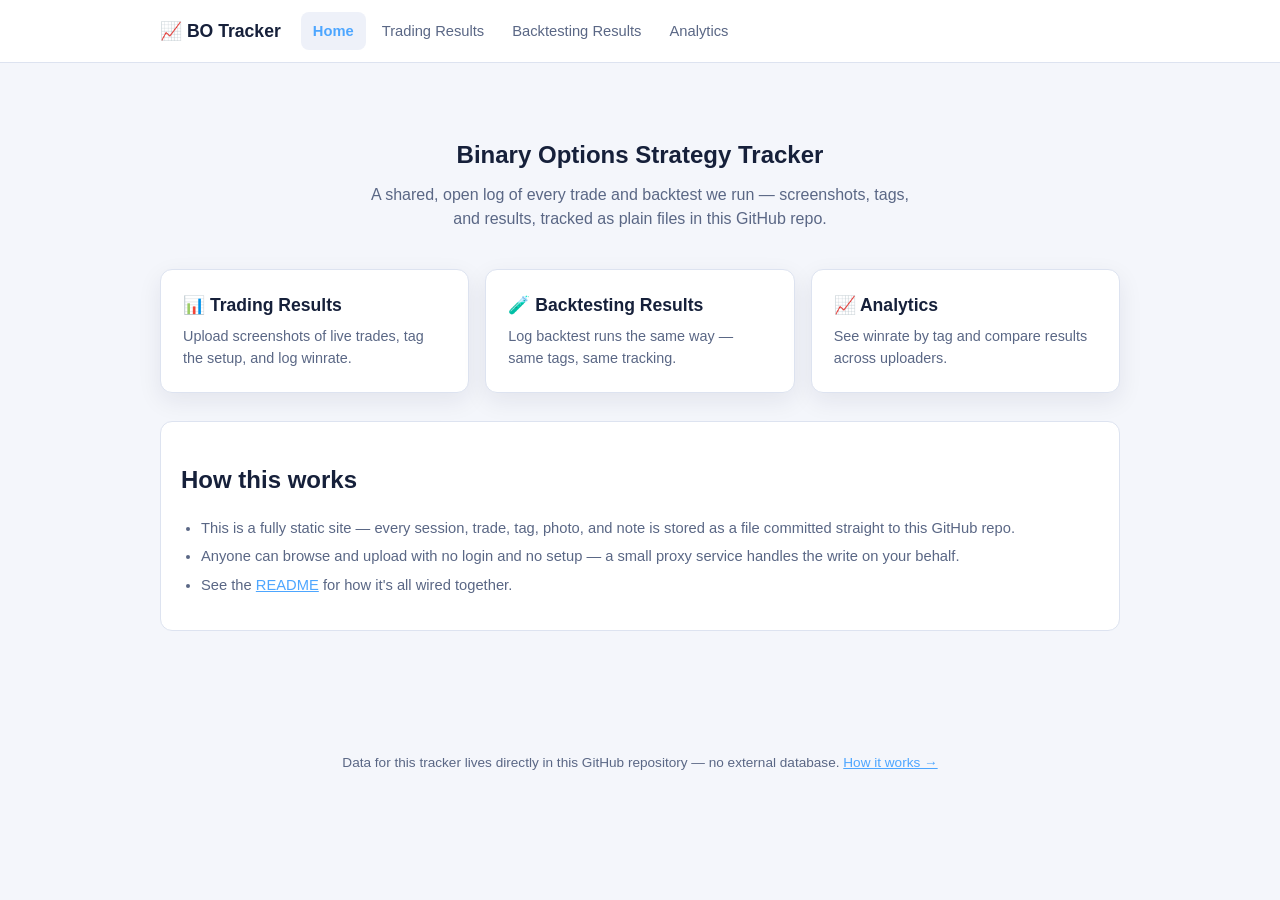
==== index.html @ 2afea9c0 "Initial commit: Binary Options strategy tracker" ====
<!DOCTYPE html>
<html lang="en">
<head>
<meta charset="UTF-8" />
<meta name="viewport" content="width=device-width, initial-scale=1.0" />
<title>BO Tracker — Binary Options Strategy Log</title>
<link rel="stylesheet" href="css/style.css" />
</head>
<body data-page="home">
  <main class="container">
    <section class="hero">
      <h1>Binary Options Strategy Tracker</h1>
      <p>A shared, open log of every trade and backtest we run — screenshots, tags, and results, tracked as plain files in this GitHub repo.</p>
    </section>

    <section class="section-cards">
      <a class="section-card" href="trading.html">
        <h2>📊 Trading Results</h2>
        <p>Upload screenshots of live trades, tag the setup, and log winrate.</p>
      </a>
      <a class="section-card" href="backtesting.html">
        <h2>🧪 Backtesting Results</h2>
        <p>Log backtest runs the same way — same tags, same tracking.</p>
      </a>
      <a class="section-card" href="analytics.html">
        <h2>📈 Analytics</h2>
        <p>See winrate by tag and compare results across uploaders.</p>
      </a>
    </section>

    <section class="card">
      <h2>How this works</h2>
      <ul class="how-list">
        <li>This is a fully static site — every session, trade, tag, photo, and note is stored as a file committed straight to this GitHub repo.</li>
        <li>Anyone can browse and upload with no login and no setup — a small proxy service handles the write on your behalf.</li>
        <li>See the <a href="README.md" target="_blank" rel="noopener">README</a> for how it's all wired together.</li>
      </ul>
    </section>
  </main>

  <script type="module" src="js/shell.js"></script>
</body>
</html>
---- css/style.css ----
:root {
  --bg: #0f1420;
  --surface: #161d2e;
  --surface-2: #1e2740;
  --border: #2a3550;
  --text: #e7ecf7;
  --text-dim: #9aa7c2;
  --accent: #4da6ff;
  --accent-2: #7c5cff;
  --good: #2ecc71;
  --mid: #f1c40f;
  --bad: #e74c3c;
  --radius: 12px;
  --shadow: 0 8px 24px rgba(0, 0, 0, 0.35);
}

@media (prefers-color-scheme: light) {
  :root {
    --bg: #f4f6fb;
    --surface: #ffffff;
    --surface-2: #eef1f9;
    --border: #dde3f0;
    --text: #16203a;
    --text-dim: #5a6785;
    --shadow: 0 8px 24px rgba(20, 30, 60, 0.08);
  }
}

* { box-sizing: border-box; }

body {
  margin: 0;
  font-family: -apple-system, BlinkMacSystemFont, "Segoe UI", Roboto, Helvetica, Arial, sans-serif;
  background: var(--bg);
  color: var(--text);
  line-height: 1.5;
}

a { color: var(--accent); }

.container {
  max-width: 1000px;
  margin: 0 auto;
  padding: 24px 20px 64px;
}

.hidden { display: none !important; }

/* Header / nav */
.site-header {
  position: sticky;
  top: 0;
  z-index: 20;
  background: var(--surface);
  border-bottom: 1px solid var(--border);
}

.site-header-inner {
  max-width: 1000px;
  margin: 0 auto;
  padding: 12px 20px;
  display: flex;
  align-items: center;
  gap: 20px;
  flex-wrap: wrap;
}

.brand {
  font-weight: 700;
  font-size: 1.1rem;
  text-decoration: none;
  color: var(--text);
}

.site-nav {
  display: flex;
  gap: 4px;
  flex-wrap: wrap;
  margin-right: auto;
}

.site-nav a {
  padding: 8px 12px;
  border-radius: 8px;
  text-decoration: none;
  color: var(--text-dim);
  font-size: 0.92rem;
}

.site-nav a:hover { background: var(--surface-2); color: var(--text); }
.site-nav a.active { background: var(--surface-2); color: var(--accent); font-weight: 600; }

.header-actions { display: flex; align-items: center; gap: 10px; }
.conn-status { font-size: 0.85rem; color: var(--text-dim); white-space: nowrap; }

.site-footer {
  max-width: 1000px;
  margin: 0 auto;
  padding: 20px;
  color: var(--text-dim);
  font-size: 0.85rem;
  text-align: center;
}

/* Buttons */
.btn {
  border: 1px solid var(--border);
  background: var(--surface-2);
  color: var(--text);
  padding: 9px 16px;
  border-radius: 8px;
  cursor: pointer;
  font-size: 0.92rem;
  font-weight: 600;
}
.btn:hover { filter: brightness(1.1); }
.btn:disabled { opacity: 0.6; cursor: not-allowed; }
.btn-primary { background: linear-gradient(135deg, var(--accent), var(--accent-2)); border: none; color: #fff; }
.btn-secondary { background: transparent; border: 1px solid var(--border); }
.btn-ghost { background: transparent; border: 1px solid var(--border); }
.btn-icon { background: transparent; border: none; color: var(--text-dim); font-size: 1rem; cursor: pointer; padding: 4px 8px; }

/* Cards */
.card {
  background: var(--surface);
  border: 1px solid var(--border);
  border-radius: var(--radius);
  padding: 20px;
  margin-bottom: 24px;
}

.page-intro { margin: 20px 0 24px; }
.page-intro h1 { margin-bottom: 6px; }

.hint { color: var(--text-dim); font-size: 0.88rem; }
.hint-inline { font-weight: 400; color: var(--text-dim); font-size: 0.82rem; }
.hint.warn { color: var(--mid); }

/* Forms */
.form-grid {
  display: grid;
  grid-template-columns: repeat(auto-fit, minmax(180px, 1fr));
  gap: 14px;
  margin-bottom: 14px;
}

label {
  display: flex;
  flex-direction: column;
  gap: 6px;
  font-size: 0.88rem;
  color: var(--text-dim);
  margin-bottom: 14px;
}

.block-label { font-size: 0.88rem; color: var(--text-dim); margin-bottom: 8px; display: block; }

input[type="text"],
input[type="date"],
input[type="number"],
input[type="password"],
textarea {
  background: var(--surface-2);
  border: 1px solid var(--border);
  border-radius: 8px;
  padding: 9px 12px;
  color: var(--text);
  font-size: 0.95rem;
  font-family: inherit;
}

input:focus, textarea:focus { outline: 2px solid var(--accent); outline-offset: 1px; }

input[type="file"] { color: var(--text-dim); font-size: 0.85rem; }

.tag-add-row { display: flex; gap: 8px; margin: 10px 0 18px; }
.tag-add-row input { flex: 1; }

.file-preview-row { display: flex; gap: 8px; flex-wrap: wrap; margin: 10px 0 18px; }
.file-thumb { width: 72px; height: 72px; object-fit: cover; border-radius: 8px; border: 1px solid var(--border); }

.form-actions { margin-top: 8px; }

/* Tag chips */
.tag-row { display: flex; flex-wrap: wrap; gap: 8px; }
.filter-row { margin: 14px 0 20px; }

.tag-chip {
  border: 1px solid var(--border);
  background: var(--surface-2);
  color: var(--text-dim);
  border-radius: 999px;
  padding: 6px 14px;
  font-size: 0.82rem;
  cursor: pointer;
}
.tag-chip.active { background: var(--accent); border-color: var(--accent); color: #fff; }
.tag-chip.static { cursor: default; }
.tag-chip.filter.active { background: var(--accent-2); border-color: var(--accent-2); color: #fff; }

/* Entry list */
.list-header { display: flex; justify-content: space-between; align-items: center; margin-top: 8px; }
.list-header-row { display: flex; justify-content: space-between; align-items: center; flex-wrap: wrap; gap: 10px; margin: 28px 0 4px; }
.list-header-row h2 { margin: 0; }
.empty-state { color: var(--text-dim); padding: 30px 0; text-align: center; }
.entry-list { display: flex; flex-direction: column; gap: 18px; }

.entry-card {
  background: var(--surface);
  border: 1px solid var(--border);
  border-radius: var(--radius);
  padding: 18px 20px;
  box-shadow: var(--shadow);
}

.entry-header { display: flex; justify-content: space-between; align-items: flex-start; flex-wrap: wrap; gap: 10px; margin-bottom: 10px; }
.entry-header h3 { margin: 0; font-size: 1.05rem; }
.entry-date { color: var(--text-dim); font-size: 0.85rem; }

.entry-stats { display: flex; gap: 10px; flex-wrap: wrap; }
.stat { background: var(--surface-2); border-radius: 8px; padding: 6px 12px; font-size: 0.85rem; font-weight: 600; white-space: nowrap; }
.stat.winrate.good { color: var(--good); }
.stat.winrate.mid { color: var(--mid); }
.stat.winrate.bad { color: var(--bad); }

.entry-tags { display: flex; flex-wrap: wrap; gap: 6px; margin: 10px 0; }

.entry-images { display: flex; flex-wrap: wrap; gap: 8px; margin: 12px 0; }
.entry-thumb { width: 110px; height: 110px; object-fit: cover; border-radius: 8px; border: 1px solid var(--border); cursor: zoom-in; }

/* Per-trade grid within a session card */
.trade-grid { display: flex; flex-wrap: wrap; gap: 12px; margin: 14px 0; }
.trade-chip { width: 120px; display: flex; flex-direction: column; gap: 6px; }
.trade-thumb-wrap { position: relative; width: 120px; height: 120px; }
.trade-thumb { width: 120px; height: 120px; object-fit: cover; border-radius: 8px; border: 1px solid var(--border); cursor: zoom-in; display: block; }
.result-badge {
  position: absolute; top: 6px; left: 6px; width: 22px; height: 22px; border-radius: 50%;
  display: flex; align-items: center; justify-content: center; font-size: 0.75rem; font-weight: 700; color: #fff;
  box-shadow: 0 2px 6px rgba(0,0,0,0.4);
}
.result-badge.win { background: var(--good); }
.result-badge.loss { background: var(--bad); }
.trade-chip-tags { display: flex; flex-wrap: wrap; gap: 4px; }
.tag-chip.static.mini { padding: 3px 9px; font-size: 0.72rem; }

.entry-comments { margin-top: 14px; border-top: 1px solid var(--border); padding-top: 12px; }
.entry-comments h4 { margin: 0 0 8px; font-size: 0.9rem; color: var(--text-dim); }
.comments-list { display: flex; flex-direction: column; gap: 8px; margin-bottom: 10px; }
.comment { background: var(--surface-2); border-radius: 8px; padding: 8px 12px; }
.comment-author { font-weight: 600; font-size: 0.82rem; }
.comment-date { color: var(--text-dim); font-size: 0.78rem; margin-left: 8px; }
.comment p { margin: 4px 0 0; font-size: 0.9rem; }
.comment-form { display: flex; flex-direction: column; gap: 8px; }
.comment-form .comment-name { max-width: 220px; }
.comment-form textarea { resize: vertical; }
.comment-form-actions { display: flex; justify-content: flex-end; }

/* Session builder modal */
.session-modal { max-width: 560px; }
.session-meta-row { display: flex; gap: 14px; flex-wrap: wrap; margin-bottom: 6px; }
.session-meta-row label { flex: 1; min-width: 160px; }
.trade-form-title { margin: 4px 0 12px; font-size: 1rem; color: var(--text-dim); }

.result-toggle { display: flex; gap: 10px; margin: 8px 0 18px; }
.result-btn {
  flex: 1; padding: 12px; border-radius: 8px; border: 1px solid var(--border);
  background: var(--surface-2); color: var(--text-dim); font-weight: 700; cursor: pointer; font-size: 0.95rem;
}
.result-btn.win.active { background: var(--good); border-color: var(--good); color: #fff; }
.result-btn.loss.active { background: var(--bad); border-color: var(--bad); color: #fff; }

.builder-actions { display: flex; gap: 10px; }

.session-tally { display: flex; gap: 10px; flex-wrap: wrap; margin: 4px 0 14px; }
.logged-trades-row { display: flex; flex-wrap: wrap; gap: 10px; margin-bottom: 18px; }
.logged-trade-chip { position: relative; width: 64px; height: 64px; }
.logged-trade-chip img { width: 64px; height: 64px; object-fit: cover; border-radius: 8px; border: 1px solid var(--border); }
.logged-trade-chip .result-badge { width: 18px; height: 18px; font-size: 0.65rem; top: 4px; left: 4px; }

/* Lightbox */
.lightbox {
  position: fixed; inset: 0; background: rgba(0,0,0,0.85);
  display: flex; align-items: center; justify-content: center; z-index: 100; padding: 30px;
}
.lightbox img { max-width: 100%; max-height: 100%; border-radius: 8px; }
.lightbox .btn-icon { position: absolute; top: 20px; right: 30px; color: #fff; font-size: 1.4rem; }

/* Modal */
.modal-overlay {
  position: fixed; inset: 0; background: rgba(0,0,0,0.55);
  display: flex; align-items: center; justify-content: center; z-index: 90; padding: 20px;
}
.modal {
  background: var(--surface); border: 1px solid var(--border); border-radius: var(--radius);
  width: 100%; max-width: 480px; max-height: 90vh; overflow-y: auto; box-shadow: var(--shadow);
}
.modal-header { display: flex; justify-content: space-between; align-items: center; padding: 16px 20px; border-bottom: 1px solid var(--border); }
.modal-header h2 { margin: 0; font-size: 1.1rem; }
.modal-body { padding: 18px 20px; }
.modal-footer { padding: 14px 20px; border-top: 1px solid var(--border); display: flex; justify-content: flex-end; }

/* Toasts */
#toast-root { position: fixed; bottom: 20px; right: 20px; display: flex; flex-direction: column; gap: 8px; z-index: 200; }
.toast {
  background: var(--surface-2); border: 1px solid var(--border); color: var(--text);
  padding: 12px 16px; border-radius: 8px; font-size: 0.88rem; box-shadow: var(--shadow);
  opacity: 0; transform: translateY(8px); transition: opacity 0.25s, transform 0.25s; max-width: 320px;
}
.toast.show { opacity: 1; transform: translateY(0); }
.toast-success { border-color: var(--good); }
.toast-error { border-color: var(--bad); }

/* Analytics */
.controls-row { display: flex; flex-direction: column; gap: 12px; }
.segmented { display: flex; border: 1px solid var(--border); border-radius: 8px; overflow: hidden; width: fit-content; }
.segmented button {
  background: var(--surface-2); color: var(--text-dim); border: none; padding: 8px 14px;
  font-size: 0.85rem; cursor: pointer; border-right: 1px solid var(--border);
}
.segmented button:last-child { border-right: none; }
.segmented button.active { background: var(--accent); color: #fff; }

.stats-summary { display: flex; gap: 16px; flex-wrap: wrap; }
.stat-tile { flex: 1; min-width: 120px; background: var(--surface-2); border-radius: 10px; padding: 16px; text-align: center; }
.stat-value { display: block; font-size: 1.6rem; font-weight: 700; }
.stat-label { color: var(--text-dim); font-size: 0.82rem; }

canvas { max-width: 100%; }

.data-table { width: 100%; border-collapse: collapse; margin-top: 14px; font-size: 0.9rem; }
.data-table th, .data-table td { text-align: left; padding: 8px 10px; border-bottom: 1px solid var(--border); }
.data-table th { color: var(--text-dim); font-weight: 600; font-size: 0.82rem; }

/* Home page */
.hero { padding: 30px 0 10px; text-align: center; }
.hero h1 { margin-bottom: 10px; }
.hero p { color: var(--text-dim); max-width: 560px; margin: 0 auto; }

.section-cards {
  display: grid;
  grid-template-columns: repeat(auto-fit, minmax(220px, 1fr));
  gap: 16px;
  margin: 28px 0;
}
.section-card {
  background: var(--surface); border: 1px solid var(--border); border-radius: var(--radius);
  padding: 22px; text-decoration: none; color: var(--text); box-shadow: var(--shadow);
}
.section-card:hover { border-color: var(--accent); }
.section-card h2 { margin: 0 0 8px; font-size: 1.1rem; }
.section-card p { margin: 0; color: var(--text-dim); font-size: 0.9rem; }

.how-list { color: var(--text-dim); font-size: 0.92rem; padding-left: 20px; }
.how-list li { margin-bottom: 6px; }

@media (max-width: 640px) {
  .entry-thumb { width: 90px; height: 90px; }
  .site-header-inner { gap: 10px; }
}
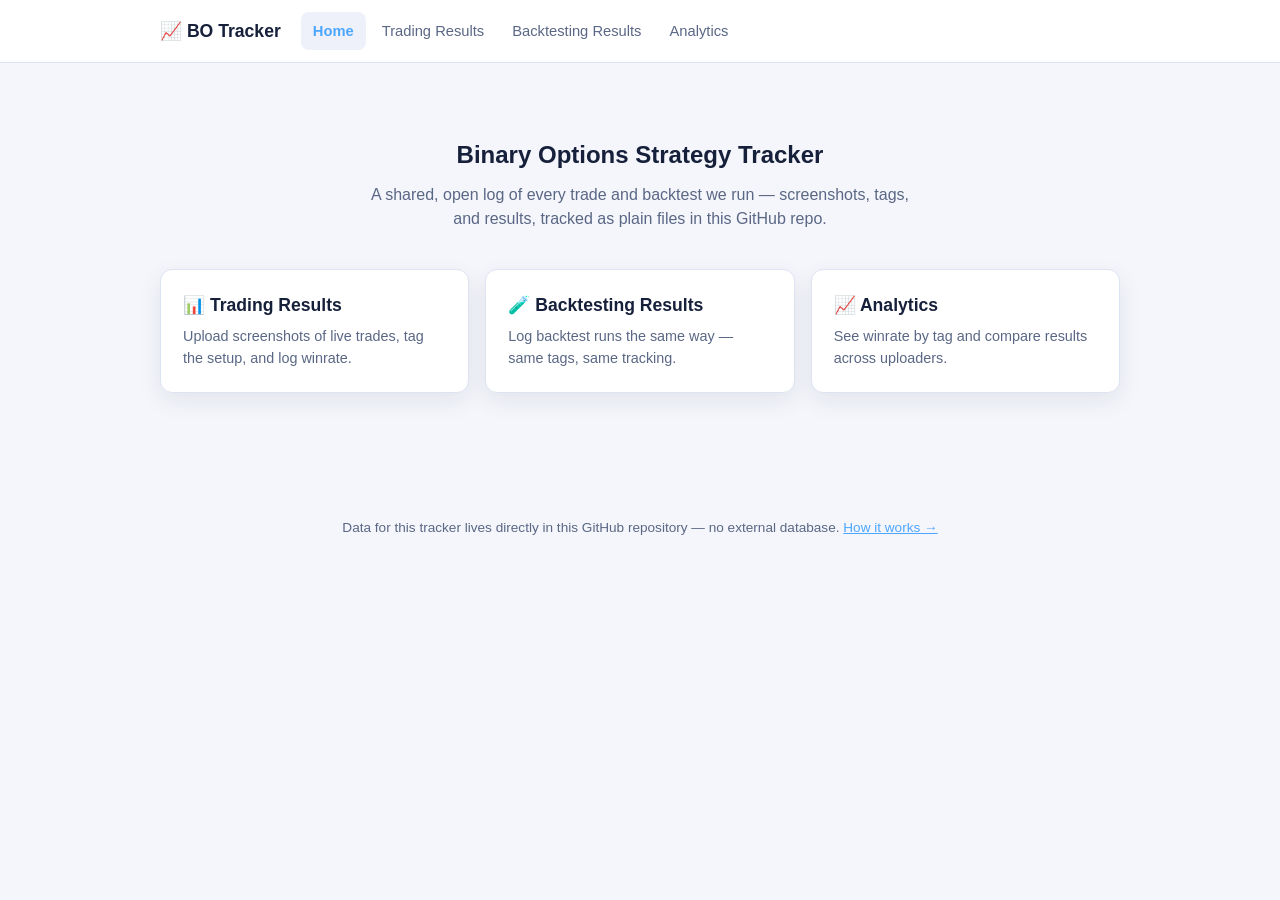
==== commit 8885fbea: "Remove How this works section from home page" ====
--- a/index.html
+++ b/index.html
@@ -27,15 +27,6 @@
         <p>See winrate by tag and compare results across uploaders.</p>
       </a>
     </section>
-
-    <section class="card">
-      <h2>How this works</h2>
-      <ul class="how-list">
-        <li>This is a fully static site — every session, trade, tag, photo, and note is stored as a file committed straight to this GitHub repo.</li>
-        <li>Anyone can browse and upload with no login and no setup — a small proxy service handles the write on your behalf.</li>
-        <li>See the <a href="README.md" target="_blank" rel="noopener">README</a> for how it's all wired together.</li>
-      </ul>
-    </section>
   </main>
 
   <script type="module" src="js/shell.js"></script>
--- a/css/style.css
+++ b/css/style.css
@@ -10,6 +10,7 @@
   --good: #2ecc71;
   --mid: #f1c40f;
   --bad: #e74c3c;
+  --purple: #a855f7;
   --radius: 12px;
   --shadow: 0 8px 24px rgba(0, 0, 0, 0.35);
 }
@@ -217,7 +218,9 @@
 .entry-header h3 { margin: 0; font-size: 1.05rem; }
 .entry-date { color: var(--text-dim); font-size: 0.85rem; }
 
-.entry-stats { display: flex; gap: 10px; flex-wrap: wrap; }
+.entry-stats { display: flex; gap: 10px; flex-wrap: wrap; align-items: center; }
+.delete-session-btn { font-size: 0.95rem; color: var(--text-dim); }
+.delete-session-btn:hover { color: var(--bad); }
 .stat { background: var(--surface-2); border-radius: 8px; padding: 6px 12px; font-size: 0.85rem; font-weight: 600; white-space: nowrap; }
 .stat.winrate.good { color: var(--good); }
 .stat.winrate.mid { color: var(--mid); }
@@ -240,6 +243,13 @@
 }
 .result-badge.win { background: var(--good); }
 .result-badge.loss { background: var(--bad); }
+.trade-delete-btn {
+  position: absolute; top: 6px; right: 6px; width: 20px; height: 20px; border-radius: 50%;
+  border: none; background: rgba(0,0,0,0.6); color: #fff; font-size: 0.68rem; line-height: 1;
+  display: flex; align-items: center; justify-content: center; cursor: pointer; opacity: 0.55; transition: opacity 0.15s;
+}
+.trade-thumb-wrap:hover .trade-delete-btn { opacity: 1; }
+.trade-delete-btn:hover { background: var(--bad); }
 .trade-chip-tags { display: flex; flex-wrap: wrap; gap: 4px; }
 .tag-chip.static.mini { padding: 3px 9px; font-size: 0.72rem; }
 
@@ -331,6 +341,42 @@
 .data-table th, .data-table td { text-align: left; padding: 8px 10px; border-bottom: 1px solid var(--border); }
 .data-table th { color: var(--text-dim); font-weight: 600; font-size: 0.82rem; }
 
+/* Performance cards (tag / uploader breakdowns) */
+.perf-header { display: flex; align-items: center; gap: 10px; margin-bottom: 18px; }
+.perf-header h2 { margin: 0; font-size: 1.05rem; }
+.perf-icon { font-size: 1.1rem; }
+
+.perf-body { display: grid; grid-template-columns: 1.7fr 1fr; gap: 20px; align-items: stretch; }
+.perf-chart-wrap { position: relative; height: 220px; }
+
+.perf-best {
+  background: var(--surface-2); border: 1px solid var(--border); border-radius: var(--radius);
+  padding: 18px; display: flex; flex-direction: column; justify-content: center; gap: 4px;
+}
+.perf-best-icon {
+  width: 32px; height: 32px; border-radius: 50%; background: rgba(45, 204, 113, 0.15);
+  display: flex; align-items: center; justify-content: center; font-size: 1rem; margin-bottom: 6px;
+}
+.perf-best-label { color: var(--text-dim); font-size: 0.78rem; }
+.perf-best-name { font-size: 1.15rem; font-weight: 700; }
+.perf-best-sub { color: var(--text-dim); font-size: 0.82rem; }
+.perf-best.tag-flavor .perf-best-name { color: var(--good); }
+.perf-best.tag-flavor .perf-best-icon { background: rgba(45, 204, 113, 0.15); }
+.perf-best.uploader-flavor .perf-best-name { color: var(--purple); }
+.perf-best.uploader-flavor .perf-best-icon { background: rgba(168, 85, 247, 0.15); }
+
+.perf-table-wrap { overflow-x: auto; }
+
+.pie-row { display: grid; grid-template-columns: 1fr 1fr; gap: 24px; }
+.pie-block { display: flex; flex-direction: column; align-items: center; }
+.pie-block h3 { margin: 0 0 14px; font-size: 0.92rem; color: var(--text-dim); font-weight: 600; }
+.pie-canvas-wrap { position: relative; width: 100%; max-width: 260px; height: 220px; }
+
+@media (max-width: 720px) {
+  .perf-body { grid-template-columns: 1fr; }
+  .pie-row { grid-template-columns: 1fr; }
+}
+
 /* Home page */
 .hero { padding: 30px 0 10px; text-align: center; }
 .hero h1 { margin-bottom: 10px; }
